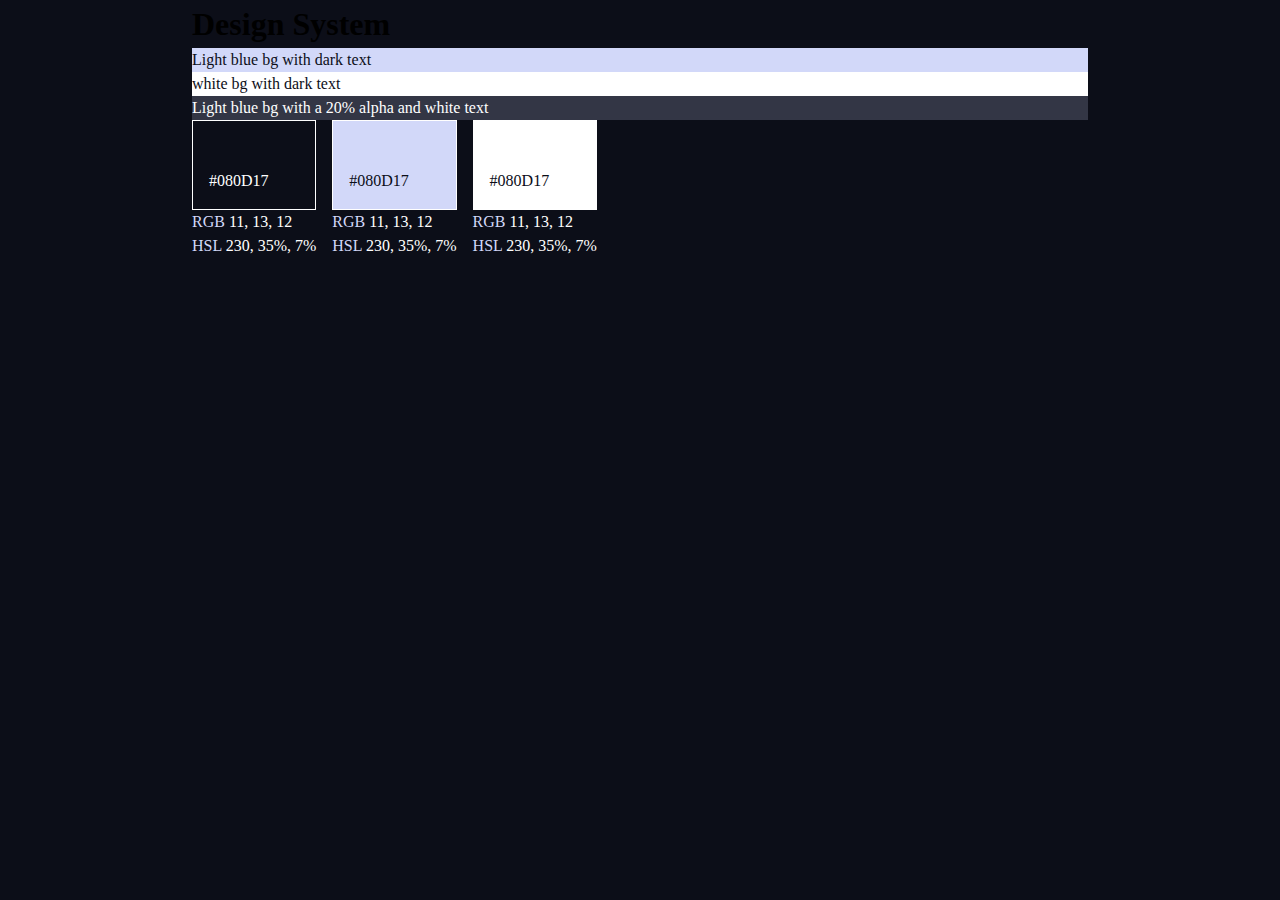
==== design-system.html @ b6db6860 "::design system -- colors" ====
<!DOCTYPE html>
<html lang="en">
  <head>
    <meta charset="UTF-8" />
    <meta name="viewport" content="width=device-width, initial-scale=1.0" />
    <title>Document</title>
  </head>
  <body></body>
</html>
<!DOCTYPE html>
<html lang="en">
  <head>
    <meta charset="UTF-8" />
    <meta name="viewport" content="width=device-width, initial-scale=1.0" />

    <link rel="stylesheet" href="index.css" />
    <title>Document</title>
  </head>

  <body class="bg-dark">
    <div class="container">
      <h1>Design System</h1>

      <div class="bg-accent text-dark">Light blue bg with dark text</div>
      <div class="bg-white text-dark">white bg with dark text</div>
      <div class="example text-white">
        Light blue bg with a 20% alpha and white text
      </div>

      <section id="colors" class="flex text-white">
        <div class="bg-dark text-white">
          <div style="padding: 3rem 1rem 1rem; border: 1px solid white">
            #080D17
          </div>
          <p><span class="text-accent">RGB</span> 11, 13, 12</p>
          <p><span class="text-accent">HSL</span> 230, 35%, 7%</p>
        </div>

        <div>
          <div
            style="padding: 3rem 1rem 1rem; border: 1px solid white"
            class="bg-accent text-dark"
          >
            #080D17
          </div>
          <p><span class="text-accent">RGB</span> 11, 13, 12</p>
          <p><span class="text-accent">HSL</span> 230, 35%, 7%</p>
        </div>

        <div>
          <div
            style="padding: 3rem 1rem 1rem; border: 1px solid white"
            class="bg-white text-dark"
          >
            #080D17
          </div>
          <p><span class="text-accent">RGB</span> 11, 13, 12</p>
          <p><span class="text-accent">HSL</span> 230, 35%, 7%</p>
        </div>
      </section>
    </div>

    <script src="index.pack.js"></script>
  </body>
</html>
---- index.css ----
/* ------------------------------------------ */
/* Custom properties */
/* ------------------------------------------ */


:root {
    --clr-dark: 230 35% 7%;
    --clr-light: 231 77% 90%;
    --clr-white: 0 0% 100%;
}

/* ------------------------------------------ */
/* Reset                                      */
/* ------------------------------------------ */

/* httpsL//piccalil.li/blog/a-modern-css-reset/ */

/* Box sizing */
*,
*::before,
*::after {
    box-sizing: border-box;
}

/* Reset margins */
body,
h1,
h2,
h3,
h4,
h5,
h6,
p,
figure,
picture {
    margin: 0;
}

/* set up the body */
body {
    line-height: 1.5;
    min-height: 100vh; 
} 

/* make images easier to work with */
img,
picture {
    max-width: 100%;
    display: block;
}

/* make form elements easier to work with */
input,
button,
textarea,
select {
    font: inherit;
}

/* remove animations for people whove turned them off */
@media (prefers-reduced-motion: reduce) {
    *,
    *::before,
    *::after {
        animation-duration: 0.01ms !important;
        animation-iteration-count: 1 !important;
        transition-duration: 0.01ms !important;
        scroll-behavior: auto !important;
    }
}

/* ------------------------------------------ */
/* Utility classes                            */
/* ------------------------------------------ */

/*  general */

.flex {
    display: flex;
    gap: var(--gap, 1rem);
}

.grid {
    display: grid;
    gap: var(--gap, 1rem);
}

.container {  /* --own version */
    padding-inline: 2em;
    margin-inline: auto;
    max-width: 60rem;
}

.sr-only { /*screen reader only */
    position: absolute;
    width: 1px;
    height: 1px;
    padding: 0;
    margin: -1px;
    overflow: hidden;
    clip: rect(0, 0, 0, 0);
    white-space: nowrap; /* added line */
    border: 0;
}

/* colors */

.bg-dark { background-color: hsl(var(--clr-dark)); }
.bg-accent { background-color: hsl(var(--clr-light)); }
.bg-white { background-color: hsl(var(--clr-white)); }

.text-dark { color: hsl(var(--clr-dark)); }
.text-accent { color: hsl(var(--clr-light)); }
.text-white { color: hsl(var(--clr-white)); }

.example { background-color: hsl(var(--clr-light) / .2)}
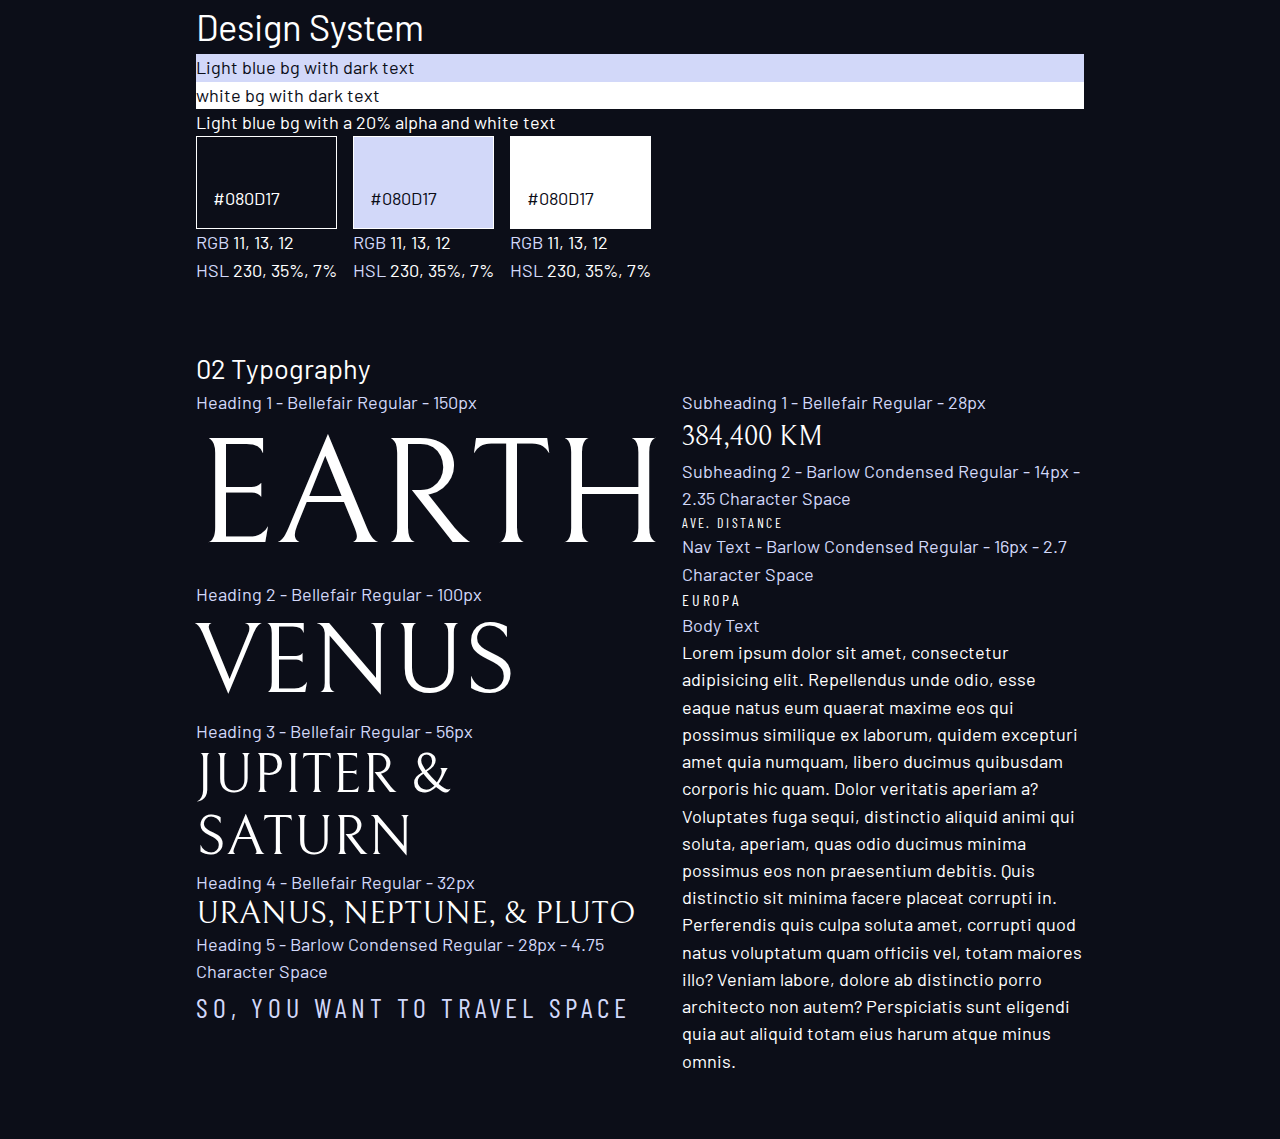
==== commit f5e4d469: "::design system -- font styles, font sizes, font colors" ====
--- a/design-system.html
+++ b/design-system.html
@@ -1,12 +1,3 @@
-<!DOCTYPE html>
-<html lang="en">
-  <head>
-    <meta charset="UTF-8" />
-    <meta name="viewport" content="width=device-width, initial-scale=1.0" />
-    <title>Document</title>
-  </head>
-  <body></body>
-</html>
 <!DOCTYPE html>
 <html lang="en">
   <head>
@@ -15,6 +6,14 @@
 
     <link rel="stylesheet" href="index.css" />
     <title>Document</title>
+
+    <!-- Google fonts -->
+    <link rel="preconnect" href="https://fonts.googleapis.com" />
+    <link rel="preconnect" href="https://fonts.gstatic.com" crossorigin />
+    <link
+      rel="stylesheet"
+      href="https://fonts.googleapis.com/css2?family=Barlow+Condensed:wght@400;700&family=Bellefair&family=Barlow:wght@400;700&display=swap"
+    />
   </head>
 
   <body class="bg-dark">
@@ -58,6 +57,56 @@
           <p><span class="text-accent">HSL</span> 230, 35%, 7%</p>
         </div>
       </section>
+
+      <section id="typography" style="margin: 4rem 0">
+        <h2><span class="text-light">02</span> Typography</h2>
+        <div class="flex">
+          <div style="flex-basis: 100%">
+            <div>
+              <p class="text-accent">Heading 1 - Bellefair Regular - 150px</p>
+              <p class="fs-900 ff-serif uppercase">Earth</p>
+            </div>
+            <div>
+              <p class="text-accent">Heading 2 - Bellefair Regular - 100px</p>
+              <p class="fs-800 ff-serif uppercase">Venus</p>
+            </div>
+            <div>
+              <p class="text-accent">Heading 3 - Bellefair Regular - 56px</p>
+              <p class="fs-700 ff-serif uppercase">Jupiter & Saturn</p>
+            </div>
+            <div>
+              <p class="text-accent">Heading 4 - Bellefair Regular - 32px</p>
+              <p class="fs-600 ff-serif uppercase">Uranus, Neptune, & Pluto</p>
+            </div>
+            <div>
+              <p class="text-accent">
+                Heading 5 - Barlow Condensed Regular - 28px - 4.75 Character
+                Space
+              </p>
+              <p class="fs-500 ff-sans-cond text-accent letter-spacing-1 uppercase">So, you want to travel space</p>
+            </div>
+          </div>
+
+          <div style="flex-basis: 100%">
+            <div>
+              <p class="text-accent">Subheading 1 - Bellefair Regular - 28px</p>
+              <p class="fs-500 ff-serif uppercase">384,400 km</p>
+            </div>
+            <div>
+              <p class="text-accent">Subheading 2 - Barlow Condensed Regular - 14px - 2.35 Character Space</p>
+              <p class="fs-200 ff-sans-cond uppercase letter-spacing-3">Ave. Distance</p>
+            </div>
+            <div>
+              <p class="text-accent">Nav Text - Barlow Condensed Regular - 16px - 2.7 Character Space</p>
+              <p class="fs-300 ff-sans-cond uppercase letter-spacing-2">Europa</p>
+            </div>
+            <div>
+              <p class="text-accent">Body Text</p>
+              <p>Lorem ipsum dolor sit amet, consectetur adipisicing elit. Repellendus unde odio, esse eaque natus eum quaerat maxime eos qui possimus similique ex laborum, quidem excepturi amet quia numquam, libero ducimus quibusdam corporis hic quam. Dolor veritatis aperiam a? Voluptates fuga sequi, distinctio aliquid animi qui soluta, aperiam, quas odio ducimus minima possimus eos non praesentium debitis. Quis distinctio sit minima facere placeat corrupti in. Perferendis quis culpa soluta amet, corrupti quod natus voluptatum quam officiis vel, totam maiores illo? Veniam labore, dolore ab distinctio porro architecto non autem? Perspiciatis sunt eligendi quia aut aliquid totam eius harum atque minus omnis.</p>
+            </div>
+          </div>
+        </div>
+      </section>
     </div>
 
     <script src="index.pack.js"></script>
--- a/index.css
+++ b/index.css
@@ -2,11 +2,26 @@
 /* Custom properties */
 /* ------------------------------------------ */
 
-
 :root {
+    /* colors */
     --clr-dark: 230 35% 7%;
     --clr-light: 231 77% 90%;
     --clr-white: 0 0% 100%;
+
+    /* font sizes */
+    --fs-900: 9.375rem;
+    --fs-800: 6.25rem;
+    --fs-700: 3.5rem;
+    --fs-600: 2rem;
+    --fs-500: 1.75rem;
+    --fs-400: 1.135rem;
+    --fs-300: 1rem;
+    --fs-200: 0.875rem;
+
+    /* font-families */
+    --ff-serif: "Bellefair", serif;
+    --ff-sans-cond: "Barlow Condensed", sans-serif;
+    --ff-sans-normal: "Barlow", sans-serif;
 }
 
 /* ------------------------------------------ */
@@ -36,8 +51,22 @@
     margin: 0;
 }
 
+body,
+h1,
+h2,
+h3,
+h4,
+h5,
+h6 {
+    font-weight: 400;
+}
+
 /* set up the body */
 body {
+    font-family: var(--ff-sans-normal);
+    font-size: var(--fs-400);
+    color: hsl(var(--clr-white));
+    background-color: hsl(var(--clr-dark));
     line-height: 1.5;
     min-height: 100vh; 
 } 
@@ -113,4 +142,30 @@
 .text-accent { color: hsl(var(--clr-light)); }
 .text-white { color: hsl(var(--clr-white)); }
 
-.example { background-color: hsl(var(--clr-light) / .2)}+/* typography */
+
+.ff-serif { font-family: var(--ff-serif); }
+.ff-sans-cond { font-family: var(--ff-sans-cond); }
+.ff-sans-normal { font-family: var(--ff-sans-normal); }
+
+.letter-spacing-1 { letter-spacing: 4.75px; }
+.letter-spacing-2 { letter-spacing: 2.7px; }
+.letter-spacing-3 { letter-spacing: 2.35px; }
+
+.uppercase { text-transform: uppercase; }
+
+.fs-900 { font-size: var(--fs-900); }
+.fs-800 { font-size: var(--fs-800); }
+.fs-700 { font-size: var(--fs-700); }
+.fs-600 { font-size: var(--fs-600); }
+.fs-500 { font-size: var(--fs-500); }
+.fs-400 { font-size: var(--fs-400); }
+.fs-300 { font-size: var(--fs-300); }
+.fs-200 { font-size: var(--fs-200); }
+
+.fs-900,
+.fs-800,
+.fs-700,
+.fs-600 {
+    line-height: 1.1;
+}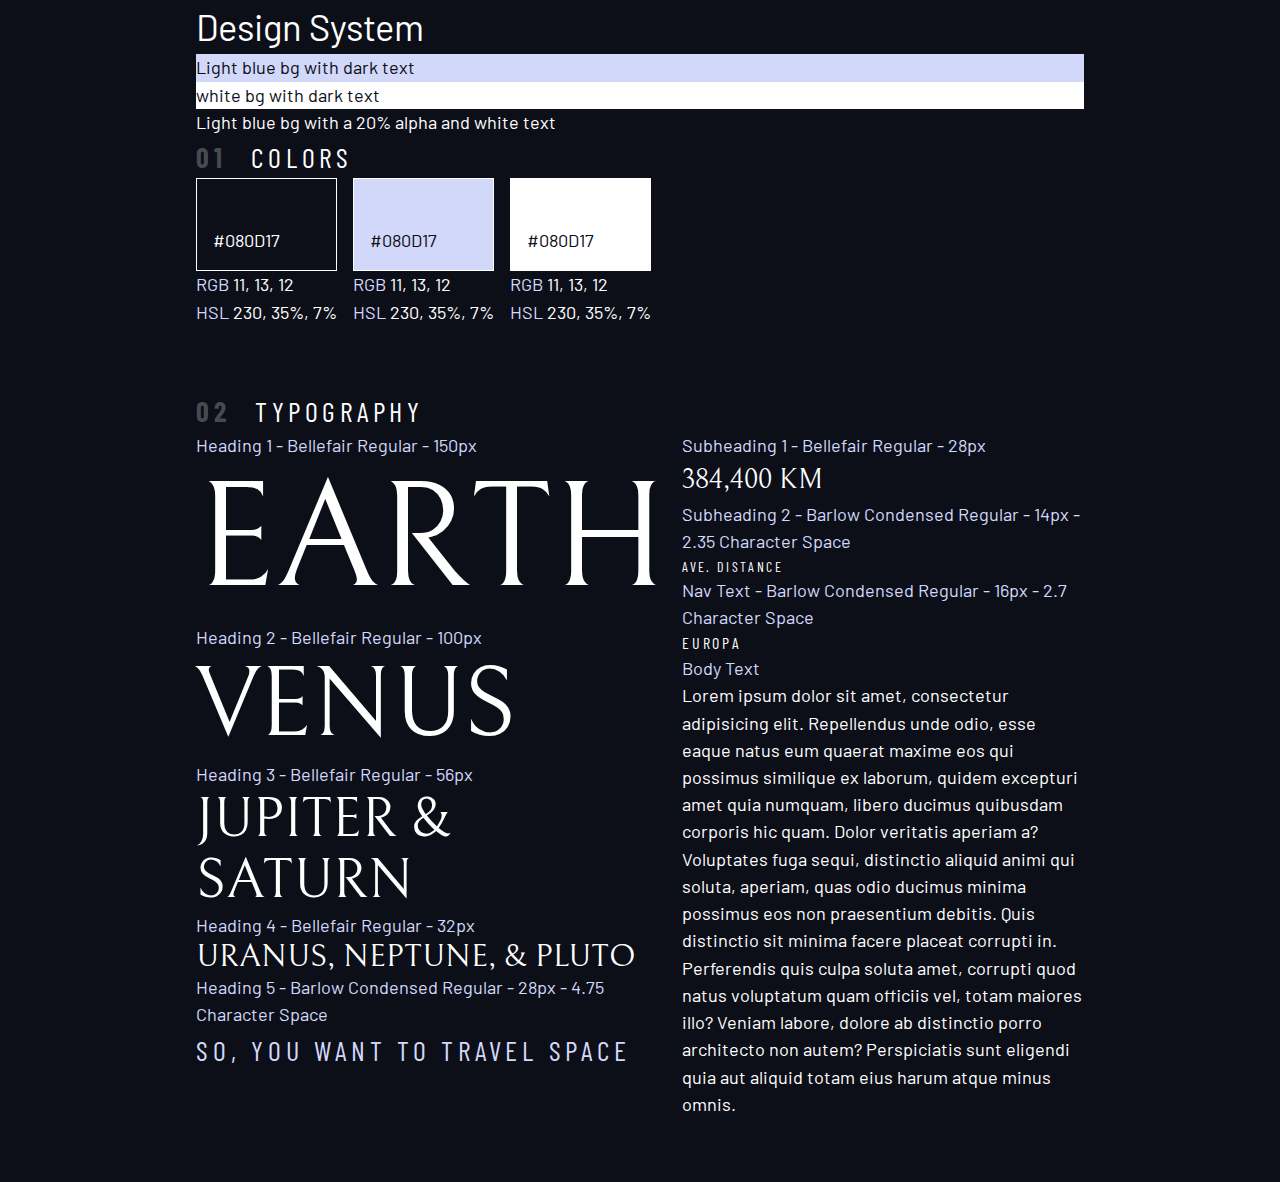
==== commit 5e9303cb: "::design system -- numbered titles" ====
--- a/design-system.html
+++ b/design-system.html
@@ -26,40 +26,47 @@
         Light blue bg with a 20% alpha and white text
       </div>
 
-      <section id="colors" class="flex text-white">
-        <div class="bg-dark text-white">
-          <div style="padding: 3rem 1rem 1rem; border: 1px solid white">
-            #080D17
+      <section id="colors">
+        <h2 class="numbered-title">
+          <span class="text-light">01</span> Colors
+        </h2>
+        <div class="flex text-white">
+          <div class="bg-dark text-white">
+            <div style="padding: 3rem 1rem 1rem; border: 1px solid white">
+              #080D17
+            </div>
+            <p><span class="text-accent">RGB</span> 11, 13, 12</p>
+            <p><span class="text-accent">HSL</span> 230, 35%, 7%</p>
           </div>
-          <p><span class="text-accent">RGB</span> 11, 13, 12</p>
-          <p><span class="text-accent">HSL</span> 230, 35%, 7%</p>
-        </div>
 
-        <div>
-          <div
-            style="padding: 3rem 1rem 1rem; border: 1px solid white"
-            class="bg-accent text-dark"
-          >
-            #080D17
+          <div>
+            <div
+              style="padding: 3rem 1rem 1rem; border: 1px solid white"
+              class="bg-accent text-dark"
+            >
+              #080D17
+            </div>
+            <p><span class="text-accent">RGB</span> 11, 13, 12</p>
+            <p><span class="text-accent">HSL</span> 230, 35%, 7%</p>
           </div>
-          <p><span class="text-accent">RGB</span> 11, 13, 12</p>
-          <p><span class="text-accent">HSL</span> 230, 35%, 7%</p>
-        </div>
 
-        <div>
-          <div
-            style="padding: 3rem 1rem 1rem; border: 1px solid white"
-            class="bg-white text-dark"
-          >
-            #080D17
+          <div>
+            <div
+              style="padding: 3rem 1rem 1rem; border: 1px solid white"
+              class="bg-white text-dark"
+            >
+              #080D17
+            </div>
+            <p><span class="text-accent">RGB</span> 11, 13, 12</p>
+            <p><span class="text-accent">HSL</span> 230, 35%, 7%</p>
           </div>
-          <p><span class="text-accent">RGB</span> 11, 13, 12</p>
-          <p><span class="text-accent">HSL</span> 230, 35%, 7%</p>
         </div>
       </section>
 
       <section id="typography" style="margin: 4rem 0">
-        <h2><span class="text-light">02</span> Typography</h2>
+        <h2 class="numbered-title">
+          <span class="text-light">02</span> Typography
+        </h2>
         <div class="flex">
           <div style="flex-basis: 100%">
             <div>
@@ -83,7 +90,11 @@
                 Heading 5 - Barlow Condensed Regular - 28px - 4.75 Character
                 Space
               </p>
-              <p class="fs-500 ff-sans-cond text-accent letter-spacing-1 uppercase">So, you want to travel space</p>
+              <p
+                class="fs-500 ff-sans-cond text-accent letter-spacing-1 uppercase"
+              >
+                So, you want to travel space
+              </p>
             </div>
           </div>
 
@@ -93,16 +104,38 @@
               <p class="fs-500 ff-serif uppercase">384,400 km</p>
             </div>
             <div>
-              <p class="text-accent">Subheading 2 - Barlow Condensed Regular - 14px - 2.35 Character Space</p>
-              <p class="fs-200 ff-sans-cond uppercase letter-spacing-3">Ave. Distance</p>
+              <p class="text-accent">
+                Subheading 2 - Barlow Condensed Regular - 14px - 2.35 Character
+                Space
+              </p>
+              <p class="fs-200 ff-sans-cond uppercase letter-spacing-3">
+                Ave. Distance
+              </p>
             </div>
             <div>
-              <p class="text-accent">Nav Text - Barlow Condensed Regular - 16px - 2.7 Character Space</p>
-              <p class="fs-300 ff-sans-cond uppercase letter-spacing-2">Europa</p>
+              <p class="text-accent">
+                Nav Text - Barlow Condensed Regular - 16px - 2.7 Character Space
+              </p>
+              <p class="fs-300 ff-sans-cond uppercase letter-spacing-2">
+                Europa
+              </p>
             </div>
             <div>
               <p class="text-accent">Body Text</p>
-              <p>Lorem ipsum dolor sit amet, consectetur adipisicing elit. Repellendus unde odio, esse eaque natus eum quaerat maxime eos qui possimus similique ex laborum, quidem excepturi amet quia numquam, libero ducimus quibusdam corporis hic quam. Dolor veritatis aperiam a? Voluptates fuga sequi, distinctio aliquid animi qui soluta, aperiam, quas odio ducimus minima possimus eos non praesentium debitis. Quis distinctio sit minima facere placeat corrupti in. Perferendis quis culpa soluta amet, corrupti quod natus voluptatum quam officiis vel, totam maiores illo? Veniam labore, dolore ab distinctio porro architecto non autem? Perspiciatis sunt eligendi quia aut aliquid totam eius harum atque minus omnis.</p>
+              <p>
+                Lorem ipsum dolor sit amet, consectetur adipisicing elit.
+                Repellendus unde odio, esse eaque natus eum quaerat maxime eos
+                qui possimus similique ex laborum, quidem excepturi amet quia
+                numquam, libero ducimus quibusdam corporis hic quam. Dolor
+                veritatis aperiam a? Voluptates fuga sequi, distinctio aliquid
+                animi qui soluta, aperiam, quas odio ducimus minima possimus eos
+                non praesentium debitis. Quis distinctio sit minima facere
+                placeat corrupti in. Perferendis quis culpa soluta amet,
+                corrupti quod natus voluptatum quam officiis vel, totam maiores
+                illo? Veniam labore, dolore ab distinctio porro architecto non
+                autem? Perspiciatis sunt eligendi quia aut aliquid totam eius
+                harum atque minus omnis.
+              </p>
             </div>
           </div>
         </div>
--- a/index.css
+++ b/index.css
@@ -168,4 +168,17 @@
 .fs-700,
 .fs-600 {
     line-height: 1.1;
+}
+
+.numbered-title {
+    font-family: var(--ff-sans-cond);
+    font-size: var(--fs-500);
+    text-transform: uppercase;
+    letter-spacing: 4.72px;
+}
+
+.numbered-title span {
+    margin-right: .5em;
+    font-weight: 700;
+    color: hsl(var(--clr-white) / .25);
 }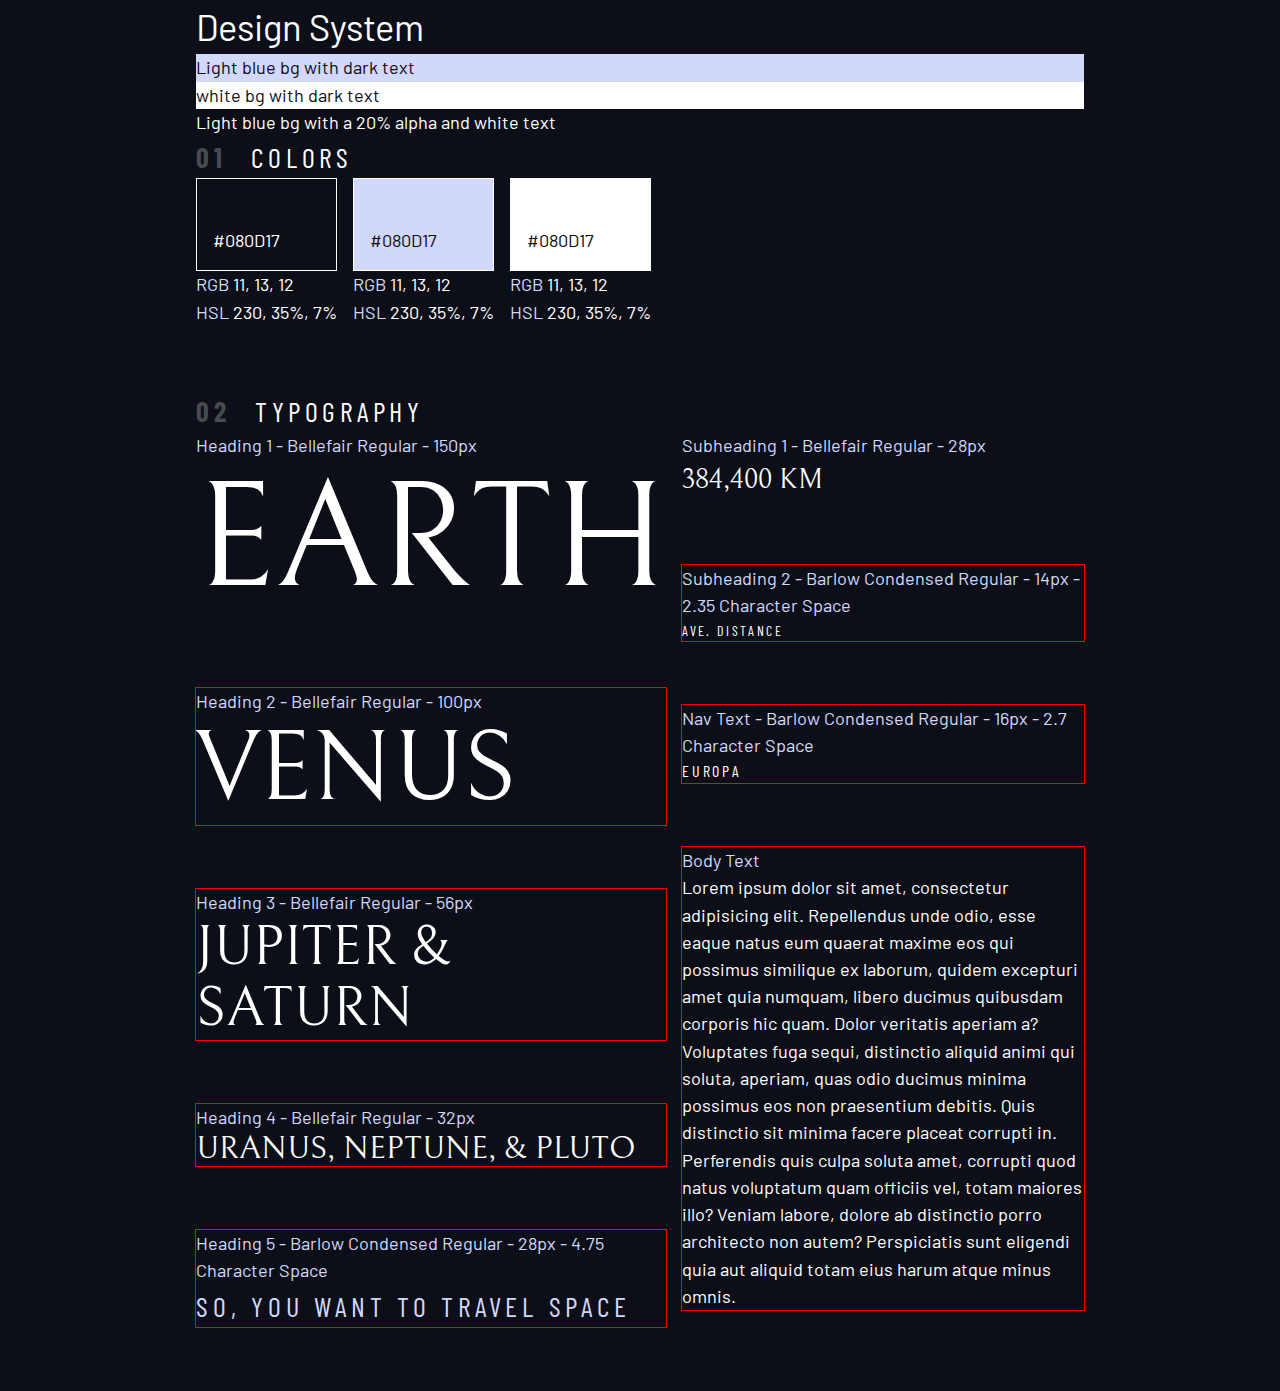
==== commit 97b5e38d: "::design system -- spacing" ====
--- a/design-system.html
+++ b/design-system.html
@@ -68,7 +68,7 @@
           <span class="text-light">02</span> Typography
         </h2>
         <div class="flex">
-          <div style="flex-basis: 100%">
+          <div class="flow" style="flex-basis: 100%; --flow-space: 4rem;">
             <div>
               <p class="text-accent">Heading 1 - Bellefair Regular - 150px</p>
               <p class="fs-900 ff-serif uppercase">Earth</p>
@@ -98,7 +98,7 @@
             </div>
           </div>
 
-          <div style="flex-basis: 100%">
+          <div class="flow" style="flex-basis: 100%; --flow-space: 4rem;">
             <div>
               <p class="text-accent">Subheading 1 - Bellefair Regular - 28px</p>
               <p class="fs-500 ff-serif uppercase">384,400 km</p>
--- a/index.css
+++ b/index.css
@@ -114,6 +114,11 @@
     gap: var(--gap, 1rem);
 }
 
+.flow > *:where(:not(:first-child)) { /* all who have sibling before */
+    margin-top: var(--flow-space, 1rem);
+    outline: 1px solid red;
+}
+
 .container {  /* --own version */
     padding-inline: 2em;
     margin-inline: auto;
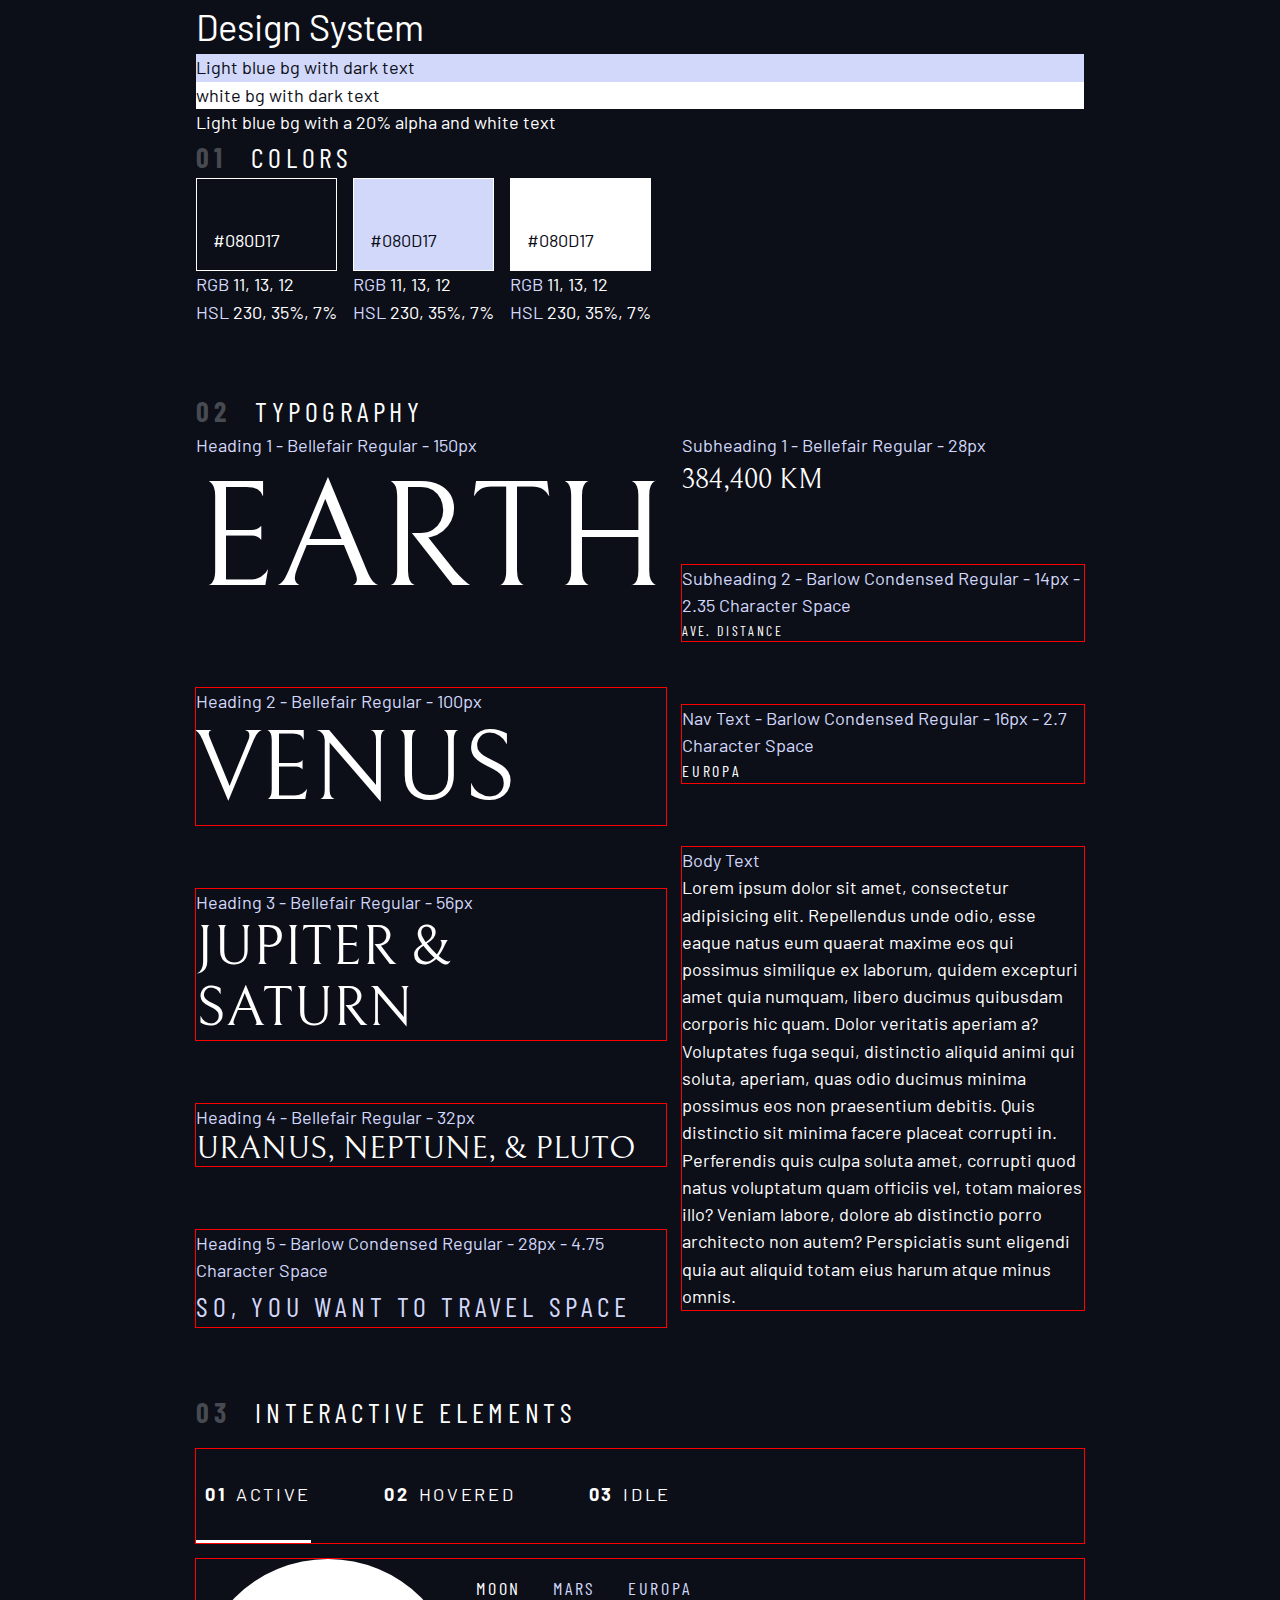
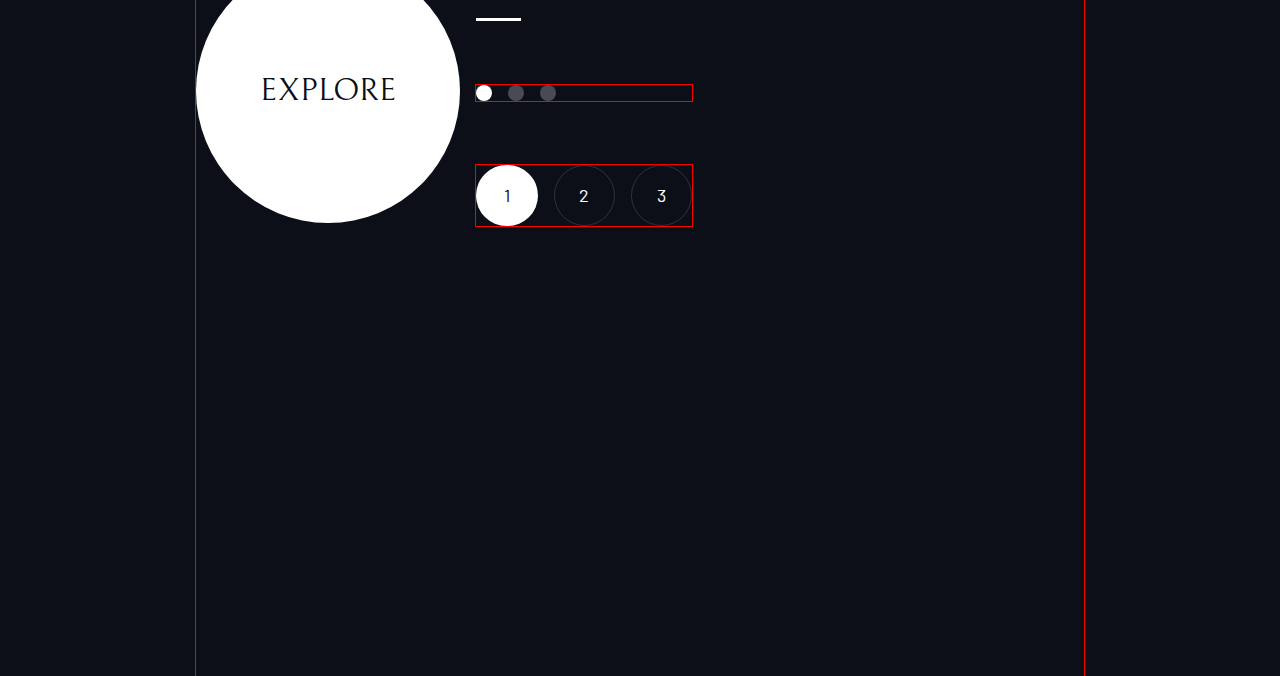
==== commit d7e28b48: "::design system -- interactive buttons" ====
--- a/design-system.html
+++ b/design-system.html
@@ -68,7 +68,7 @@
           <span class="text-light">02</span> Typography
         </h2>
         <div class="flex">
-          <div class="flow" style="flex-basis: 100%; --flow-space: 4rem;">
+          <div class="flow" style="flex-basis: 100%; --flow-space: 4rem">
             <div>
               <p class="text-accent">Heading 1 - Bellefair Regular - 150px</p>
               <p class="fs-900 ff-serif uppercase">Earth</p>
@@ -98,7 +98,7 @@
             </div>
           </div>
 
-          <div class="flow" style="flex-basis: 100%; --flow-space: 4rem;">
+          <div class="flow" style="flex-basis: 100%; --flow-space: 4rem">
             <div>
               <p class="text-accent">Subheading 1 - Bellefair Regular - 28px</p>
               <p class="fs-500 ff-serif uppercase">384,400 km</p>
@@ -140,6 +140,67 @@
           </div>
         </div>
       </section>
+
+      <section class="flow" id="interactive-elements">
+        <h2 class="numbered-title"><span>03</span> Interactive Elements</h2>
+
+        <!-- navigation -->
+        <div>
+          <nav>
+            <ul class="primary-navigation underline-indicators flex" style="--gap: 4rem;">
+              <li class="active">
+                <a href="#" class="uppercase text-white letter-spacing-2"
+                  ><span>01</span>Active</a
+                >
+              </li>
+              <li>
+                <a href="#" class="uppercase text-white letter-spacing-2"
+                  ><span>02</span>Hovered</a
+                >
+              </li>
+              <li>
+                <a href="#" class="uppercase text-white letter-spacing-2"
+                  ><span>03</span>Idle</a
+                >
+              </li>
+            </ul>
+          </nav>
+        </div>
+
+        <div class="flex">
+          <div>
+            <!--  explore button -->
+            <a
+              href="#"
+              class="large-button uppercase ff-serif fs-600 text-dark bg-white"
+              >Explore</a
+            >
+          </div>
+
+          <div class="flow" style="margin-bottom: 50vh;--flow-space: 4rem">
+            <!-- tabs -->
+            <div class="tab-list underline-indicators flex">
+              <button aria-selected="true" class="uppercase text-accent bg-dark ff-sans-cond letter-spacing-2">Moon</button>
+              <button aria-selected="false" class="uppercase text-accent bg-dark  ff-sans-cond letter-spacing-2">Mars</button>
+              <button aria-selected="false" class="uppercase text-accent bg-dark  ff-sans-cond letter-spacing-2">Europa</button>
+            </div>
+
+            <!-- dots -->
+            <div class="dot-indicators flex">
+              <button aria-selected="true"><span class="sr-only">Slide Title</span></button>
+              <button aria-selected="false" ><span class="sr-only">Slide Title</span></button>
+              <button aria-selected="false"><span class="sr-only">Slide Title</span></button>
+            </div>
+
+            <!-- numbers -->
+            <div class="number-indicators flex">
+              <button aria-selected="true">1</button>
+              <button aria-selected="false" >2</button>
+              <button aria-selected="false">3</button>
+            </div>
+          </div>
+        </div>
+      </section>
     </div>
 
     <script src="index.pack.js"></script>
--- a/index.css
+++ b/index.css
@@ -186,4 +186,116 @@
     margin-right: .5em;
     font-weight: 700;
     color: hsl(var(--clr-white) / .25);
+}
+
+
+/* ------------------------------------------ */
+/* Custom properties */
+/* ------------------------------------------ */
+
+.large-button {
+    position: relative;
+    display: grid;
+    z-index: 1;
+    place-items: center;
+    padding: 0 2em;
+    border-radius: 50%;
+    aspect-ratio: 1;
+    text-decoration: none;
+}
+
+.large-button::after {
+    content: '';
+    position: absolute;
+    z-index: -1;
+    background: hsl(var(--clr-white) / .15);
+    width: 100%;
+    height: 100%;
+    border-radius: 50%;
+    opacity: 0;
+    transition: opacity 500ms linear, transform 500ms ease-in-out;
+}
+
+.large-button:hover::after,
+.large-button:focus::after {
+    opacity: 1;
+    transform: scale(1.5);
+} 
+
+.primary-navigation {
+    --gap: 8rem;
+    --underline-gap: 2rem;
+    list-style: none;
+    padding: 0;
+    margin: 0;
+}
+
+.primary-navigation a {
+    text-decoration: none;
+}
+
+.primary-navigation a > span {
+    font-weight: 700;
+    margin: .5em;
+}
+
+.underline-indicators > *{ 
+    padding: var(--underline-gap, 1rem) 0;
+    border: 0;
+    cursor: pointer;
+    border-bottom: .2rem solid hsl(var(--clr-white) / 0);
+}
+
+.underline-indicators > *:hover,
+.underline-indicators > *:focus {
+    border-color: hsl(var(--clr-white) / .5);
+}
+
+.underline-indicators > .active,
+.underline-indicators > [aria-selected="true"] {
+    color: hsl(var(--clr-white) / 1);
+    border-color: hsl(var(--clr-white) / 1);
+}
+
+.tab-list {
+    --gap: 2rem;
+}
+
+.dot-indicators > * {
+    cursor: pointer;
+    border: 0;
+    border-radius: 50%;
+    aspect-ratio: 1;
+    padding: .5rem;
+    background-color: hsl(var(--clr-white) / .25);
+}
+
+.dot-indicators > *:hover,
+.dot-indicators > *:focus {
+    background-color: hsl(var(--clr-white) / .5);
+}
+
+.dot-indicators > [aria-selected="true"]{
+    background-color: hsl(var(--clr-white) / 1);
+}
+
+.number-indicators > * {
+    cursor: pointer;
+    border: 1px solid hsl(var(--clr-white) / .15);
+    width: 100%;
+    height: 100%;
+    border-radius: 50%;
+    aspect-ratio: 1;
+    background-color: hsl(var(--clr-white) / 0);
+    color: hsl(var(--clr-white));
+}
+
+.number-indicators > *:hover,
+.number-indicators > *:focus {
+    border: 1px solid hsl(var(--clr-white) / .5);
+}
+
+.number-indicators > [aria-selected="true"]{
+    background-color: hsl(var(--clr-white) / 1);
+    color: hsl(var(--clr-dark));
 }